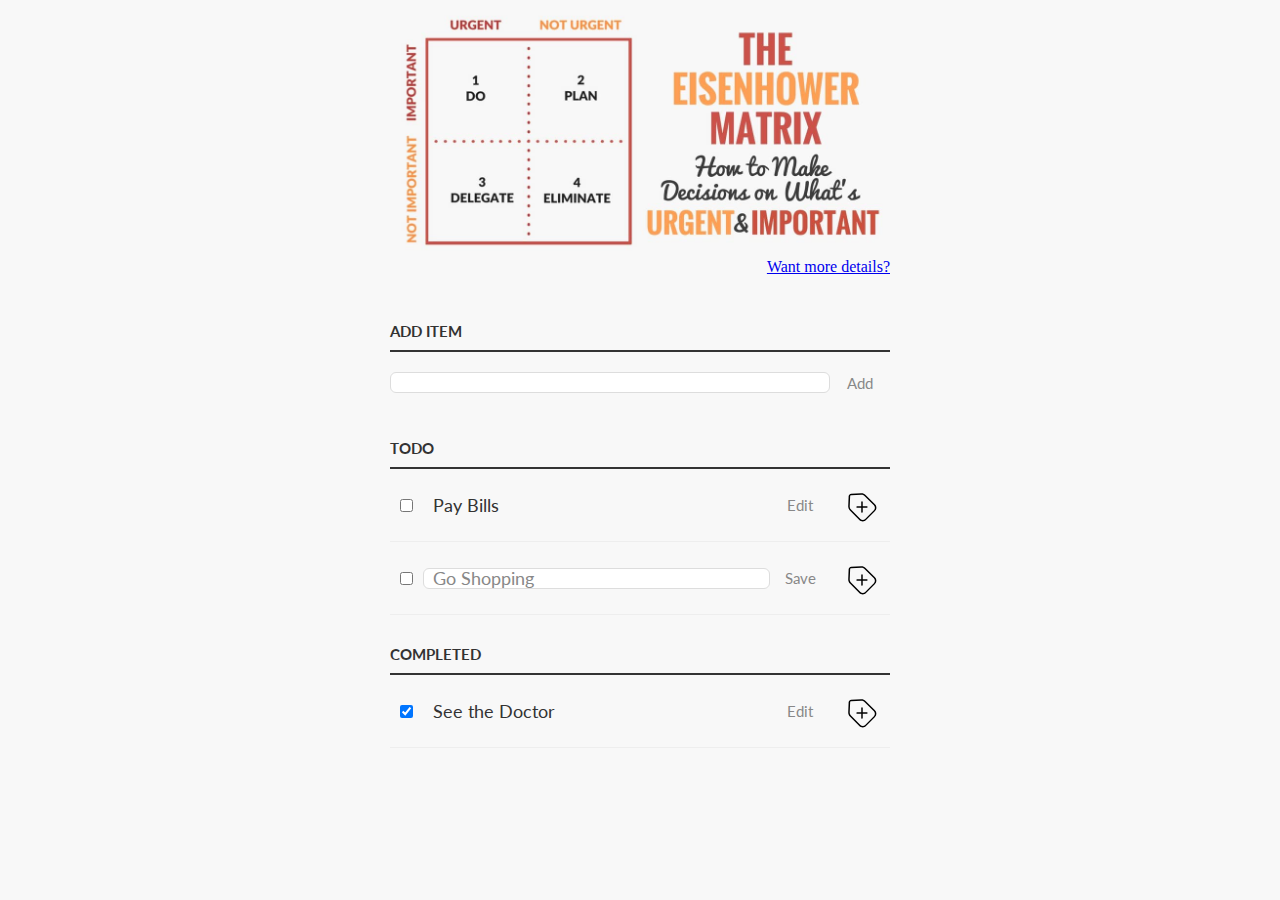
==== clean-code-s1e1-master/index.html @ 75f13640 "refactor(basic 2.1): formatting a file" ====
<html>

<head>
    <title>Todo App</title>
    <link href="https://fonts.googleapis.com/css?family=Lato:300,400,700" rel="stylesheet" type="text/css">
    <link rel="stylesheet" href="style.css" type="text/css" media="screen" charset="utf-8">
</head>

<body>
    <div class="aaa">
        <img src="./eisenhower-matrix.jpg">
        <a class="more_inf" href="https://goal-life.com/page/method/matrix-eisenhower">
            Want more details&quest;
        </a>
    </div>
    <div class="centered-main-page-element">
        <p id="topSectionForAddingElementToList">
            <label for="new-task">Add Item</label>
        <div class="task-row-wrapper">
            <input id="new-task" class="task" type="text">
            <button>Add</button>
        </div>
        </p>
        <h3>Todo</h3>
        <ul id="incompleteTasks">
            <li>
                <input type="checkbox"><label class="task">Pay Bills</label>
                <input type="text" class="task">
                <button class="edit">Edit</button>
                <button class="delete">
                    <img src="./remove.svg">
                </button>
            </li>
            <li class="editMode">
                <input type="checkbox">
                <label class="task">Go Shopping</label>
                <input type="text" value="Go Shopping" class="task">
                <button class="edit">Save</button>
                <button class="delete">
                    <img src="./remove.svg">
                </button>
            </li>
        </ul>
        <h3>Completed</h3>
        <ul id="completed-tasks">
            <li>
                <input type="checkbox" checked>
                <label class="task">See the Doctor</label>
                <input type="text" class="task">
                <button class="edit">Edit</button>
                <button class="delete">
                    <img src="./remove.svg">
                </button>
            </li>
        </ul>
    </div>
    <script type="text/javascript" src="app.js"></script>
</body>

</html>
---- clean-code-s1e1-master/style.css ----
/* Basic Style */
body {
    background-color: #f8f8f8;
    color: #333;
    font-family: Lato, sans-serif;
}

.aaa {
    width: 500px;
    margin: 0 auto;
    display: block;
    text-align: right;
}

.aaa img {
    width: 100%;
}

.aaa .more_inf {
    font-family: fantasy, cursive;
}

@media (max-width:768px) {
    .aaa {
        text-align: center;
    }
}

.centered-main-page-element {
    display: block;
    width: 500px;
    margin: 0 auto 0;
}

.task {
    width: 56%;
    display: inline-block;
    flex-grow: 1
}

.task-row-wrapper {
    display: flex;
}

ul {
    margin: 0;
    padding: 0px;
}

li,
h3 {
    list-style: none;
}

input,
button {
    outline: none;
}

button {
    background: none;
    border: 0px;
    color: #888;
    font-size: 15px;
    width: 60px;
    font-family: Lato, sans-serif;
    cursor: pointer;
}

button:hover {
    color: #3a3A3a;
}

/* Heading */
h3,
label[for="new-task"] {
    color: #333;
    font-weight: 700;
    font-size: 15px;
    border-bottom: 2px solid #333;
    padding: 30px 0 10px;
    margin: 0;
    text-transform: uppercase;
}

input[type="text"] {
    margin: 0;
    font-size: 18px;
    line-height: 18px;
    height: 21px;
    padding: 0 9px;
    border: 1px solid #dDd;
    background: #FFF;
    border-radius: 6px;
    font-family: Lato, sans-serif;
    color: #888;
}

input[type="text"]:focus {
    color: #333;
}

/* New Task */
label[for="new-task"] {
    display: block;
    margin: 0 0 20px;
}

input#new-task {
    width: 318px;
}

/* Task list */
li {
    overflow: hidden;
    padding: 20px 0;
    border-bottom: 1px solid #eee;
    display: flex;
    justify-content: space-between;
    align-items: center;
}

li>* {
    vertical-align: middle;
}

li>input[type="checkbox"] {
    margin: 0 10px;
}

li>label {
    padding-left: 10px;
    box-sizing: border-box;
    font-size: 18px;
    width: 226px;
}

li>input[type="text"] {
    width: 226px
}

button.delete img {
    height: 2em;
    transform: rotateZ(45deg);
    transition: transform 200ms ease-in;
}

button.delete img:hover {
    transform: rotateZ(0);
}

/* Completed */
ul#completed-tasks label {
    text-decoration: line-through color: #888;
}

/* Edit Task */
ul li input[type=text] {
    display: none
}

ul li.editMode input[type=text] {
    display: inline-block;
    width: 224px
}

ul li.editMode label {
    display: none;
}
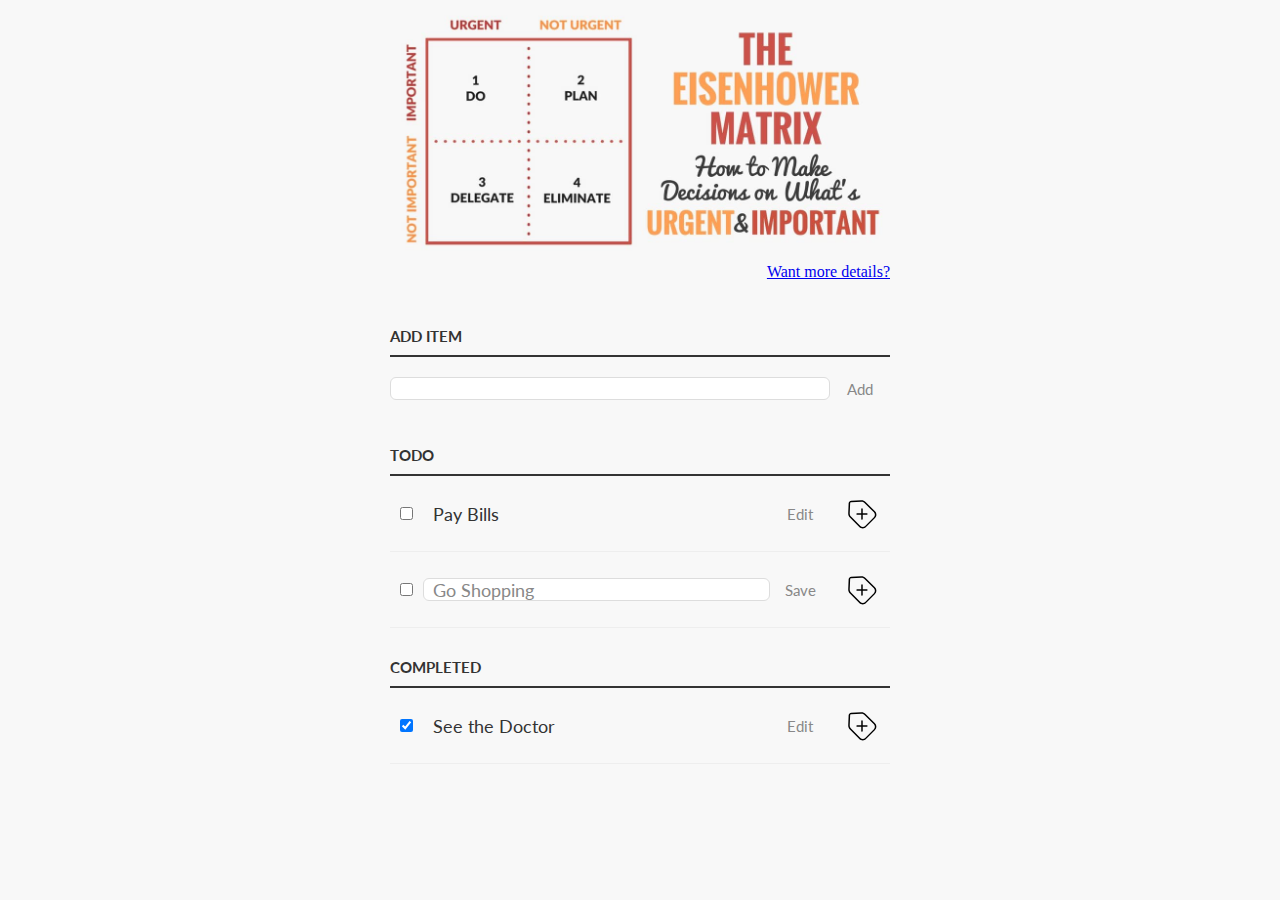
==== commit cdb4ea72: "fix(basic-2.2): add Html5 DOCTYPE tag and lang "en"" ====
--- a/clean-code-s1e1-master/index.html
+++ b/clean-code-s1e1-master/index.html
@@ -1,4 +1,5 @@
-<html>
+<!DOCTYPE html>
+<html lang="en">
 
 <head>
     <title>Todo App</title>
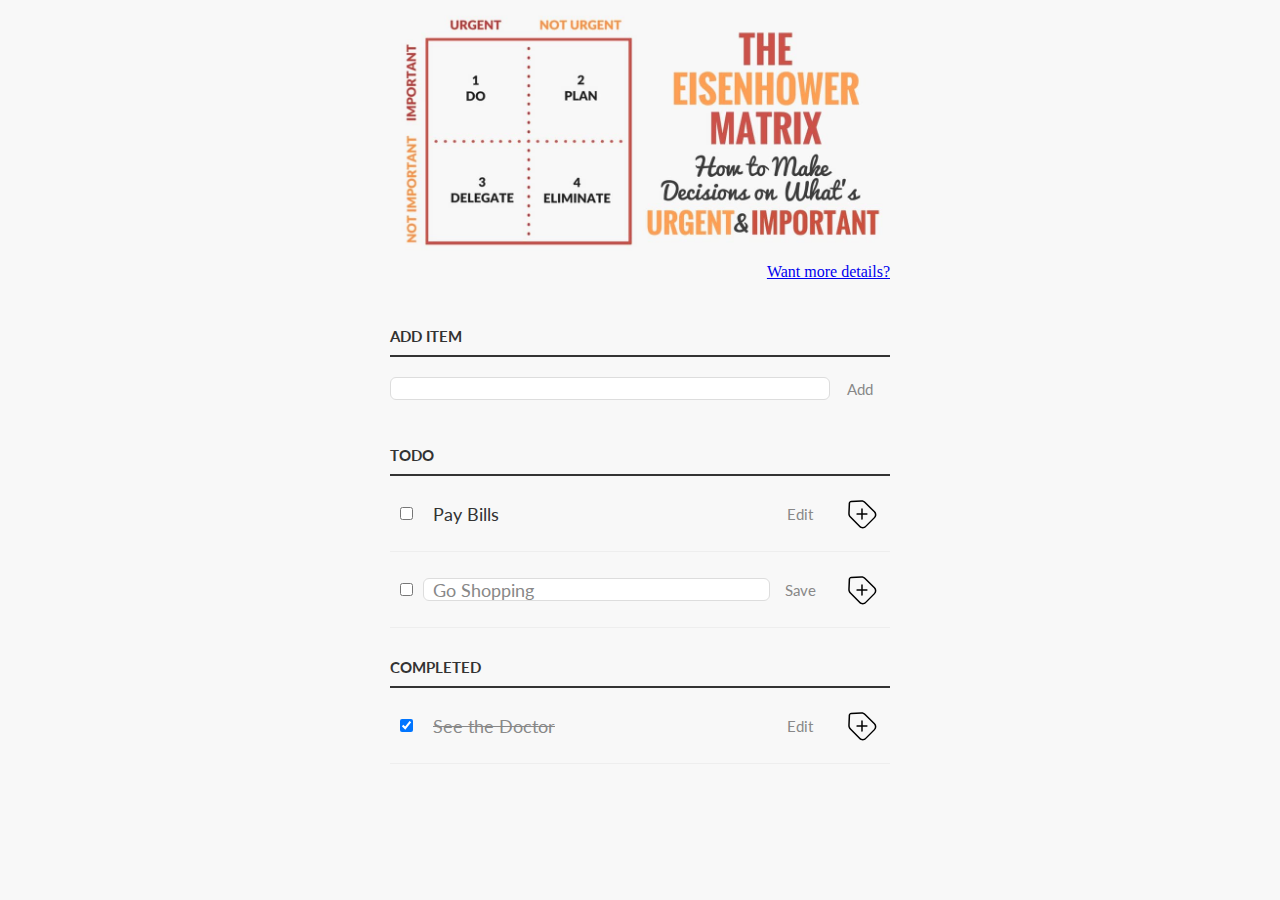
==== commit 39ff6e47: "fix: add meta tags" ====
--- a/clean-code-s1e1-master/index.html
+++ b/clean-code-s1e1-master/index.html
@@ -3,15 +3,18 @@
 
 <head>
     <title>Todo App</title>
-    <link href="https://fonts.googleapis.com/css?family=Lato:300,400,700" rel="stylesheet" type="text/css">
-    <link rel="stylesheet" href="style.css" type="text/css" media="screen" charset="utf-8">
+    <meta charset="UTF-8">
+    <meta http-equiv="X-UA-Compatible" content="IE=edge">
+    <meta name="viewport" content="width=device-width, initial-scale=1.0">
+    <link href="https://fonts.googleapis.com/css?family=Lato:300,400,700" rel="stylesheet">
+    <link rel="stylesheet" href="style.css">
 </head>
 
 <body>
     <div class="aaa">
         <img src="./eisenhower-matrix.jpg">
         <a class="more_inf" href="https://goal-life.com/page/method/matrix-eisenhower">
-            Want more details&quest;
+            Want more details?
         </a>
     </div>
     <div class="centered-main-page-element">
@@ -25,7 +28,8 @@
         <h3>Todo</h3>
         <ul id="incompleteTasks">
             <li>
-                <input type="checkbox"><label class="task">Pay Bills</label>
+                <input type="checkbox">
+                <label class="task">Pay Bills</label>
                 <input type="text" class="task">
                 <button class="edit">Edit</button>
                 <button class="delete">
@@ -55,7 +59,7 @@
             </li>
         </ul>
     </div>
-    <script type="text/javascript" src="app.js"></script>
+    <script src="app.js"></script>
 </body>
 
 </html>--- a/clean-code-s1e1-master/style.css
+++ b/clean-code-s1e1-master/style.css
@@ -35,7 +35,7 @@
 .task {
     width: 56%;
     display: inline-block;
-    flex-grow: 1
+    flex-grow: 1;
 }
 
 .task-row-wrapper {
@@ -96,7 +96,7 @@
     color: #888;
 }
 
-input[type="text"]:focus {
+input:focus {
     color: #333;
 }
 
@@ -106,7 +106,7 @@
     margin: 0 0 20px;
 }
 
-input#new-task {
+#new-task {
     width: 318px;
 }
 
@@ -124,7 +124,7 @@
     vertical-align: middle;
 }
 
-li>input[type="checkbox"] {
+input[type="checkbox"] {
     margin: 0 10px;
 }
 
@@ -135,35 +135,36 @@
     width: 226px;
 }
 
-li>input[type="text"] {
-    width: 226px
+input[type="text"] {
+    width: 226px;
 }
 
-button.delete img {
+.delete img {
     height: 2em;
     transform: rotateZ(45deg);
     transition: transform 200ms ease-in;
 }
 
-button.delete img:hover {
+.delete img:hover {
     transform: rotateZ(0);
 }
 
 /* Completed */
-ul#completed-tasks label {
-    text-decoration: line-through color: #888;
+#completed-tasks label {
+    text-decoration: line-through;
+    color: #888;
 }
 
 /* Edit Task */
 ul li input[type=text] {
-    display: none
+    display: none;
 }
 
-ul li.editMode input[type=text] {
+.editMode input[type=text] {
     display: inline-block;
-    width: 224px
+    width: 224px;
 }
 
-ul li.editMode label {
+.editMode label {
     display: none;
 }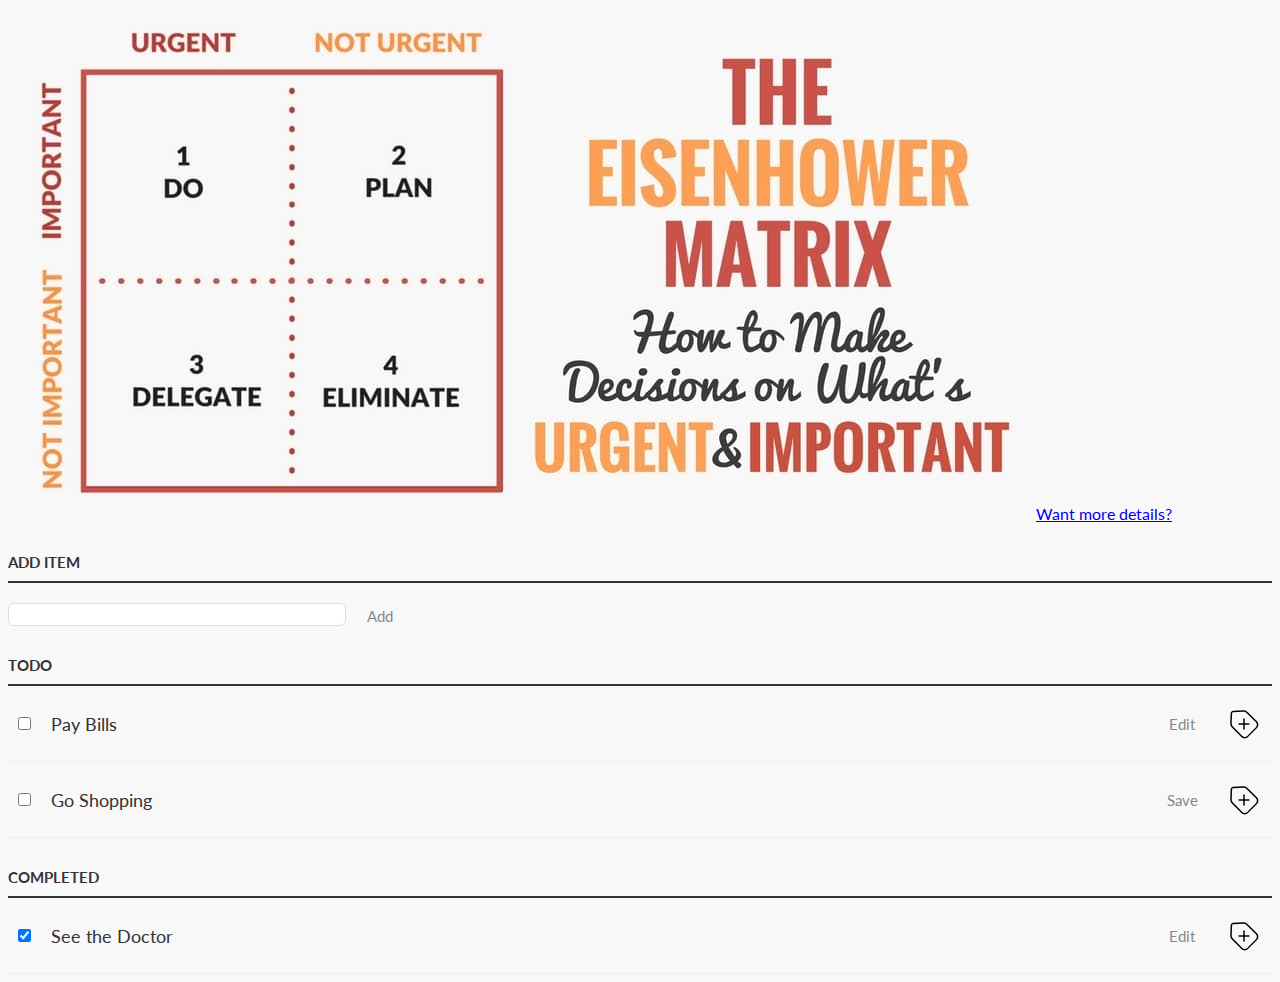
==== commit c61549ae: "fix(Advanced 1.1): change of semantics in HTML" ====
--- a/clean-code-s1e1-master/index.html
+++ b/clean-code-s1e1-master/index.html
@@ -2,63 +2,63 @@
 <html lang="en">
 
 <head>
-    <title>Todo App</title>
     <meta charset="UTF-8">
     <meta http-equiv="X-UA-Compatible" content="IE=edge">
     <meta name="viewport" content="width=device-width, initial-scale=1.0">
     <link href="https://fonts.googleapis.com/css?family=Lato:300,400,700" rel="stylesheet">
     <link rel="stylesheet" href="style.css">
+    <title>Todo App</title>
 </head>
 
 <body>
-    <div class="aaa">
-        <img src="./eisenhower-matrix.jpg">
-        <a class="more_inf" href="https://goal-life.com/page/method/matrix-eisenhower">
+    <header class="header_todo">
+        <img src="./eisenhower-matrix.jpg" alt="Header clean code">
+        <a class="header_todo_more" href="https://goal-life.com/page/method/matrix-eisenhower">
             Want more details?
         </a>
-    </div>
-    <div class="centered-main-page-element">
-        <p id="topSectionForAddingElementToList">
+    </header>
+    <section class="main">
+        <div id="main_task">
             <label for="new-task">Add Item</label>
-        <div class="task-row-wrapper">
-            <input id="new-task" class="task" type="text">
-            <button>Add</button>
+            <div class="main_task_new">
+                <input id="new-task" class="task" type="text">
+                <button>Add</button>
+            </div>
         </div>
-        </p>
         <h3>Todo</h3>
-        <ul id="incompleteTasks">
+        <ul class="main_incomplete_tasks" id="incomplete_tasks">
             <li>
                 <input type="checkbox">
                 <label class="task">Pay Bills</label>
                 <input type="text" class="task">
-                <button class="edit">Edit</button>
-                <button class="delete">
-                    <img src="./remove.svg">
+                <button class="main_task_edit edit">Edit</button>
+                <button class="main_task_delete delete">
+                    <img src="./remove.svg" alt="Remove button">
                 </button>
             </li>
-            <li class="editMode">
+            <li class="main_edit_task">
                 <input type="checkbox">
                 <label class="task">Go Shopping</label>
                 <input type="text" value="Go Shopping" class="task">
-                <button class="edit">Save</button>
-                <button class="delete">
-                    <img src="./remove.svg">
+                <button class="main_task_edit edit">Save</button>
+                <button class="main_task_delete delete">
+                    <img src="./remove.svg" alt="Remove button">
                 </button>
             </li>
         </ul>
         <h3>Completed</h3>
-        <ul id="completed-tasks">
+        <ul class="main_complete_tasks" id="completed_tasks">
             <li>
                 <input type="checkbox" checked>
                 <label class="task">See the Doctor</label>
                 <input type="text" class="task">
-                <button class="edit">Edit</button>
-                <button class="delete">
-                    <img src="./remove.svg">
+                <button class="main_task_edit edit">Edit</button>
+                <button class="main_task_delete delete">
+                    <img src="./remove.svg" alt="Remove button">
                 </button>
             </li>
         </ul>
-    </div>
+    </section>
     <script src="app.js"></script>
 </body>
 
